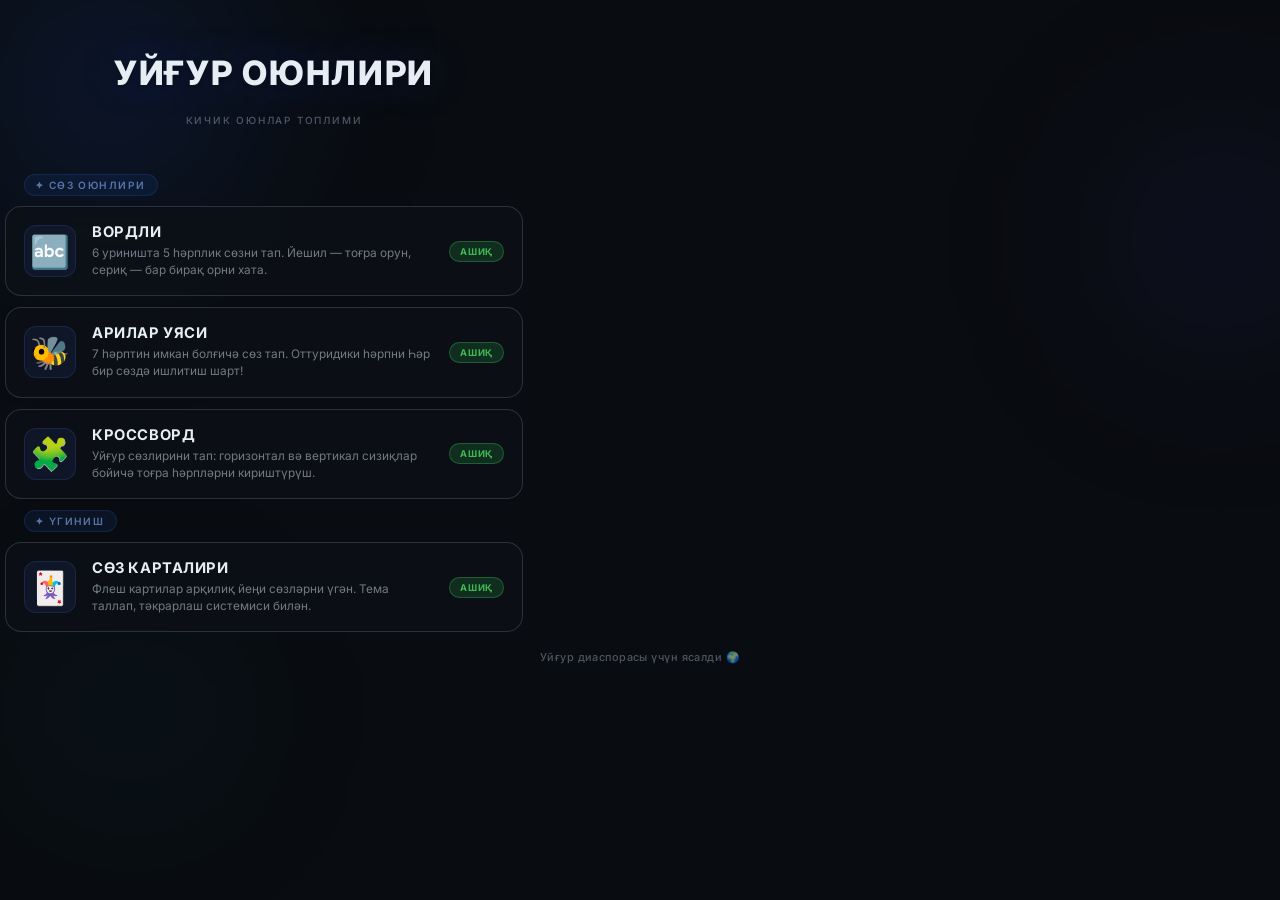
==== index.html @ 98b36a77 "Add files via upload" ====
<!DOCTYPE html>
<html lang="ug">
<head>
  <meta charset="UTF-8" />
  <meta name="viewport" content="width=device-width, initial-scale=1.0" />
  <title>Уйғур оюнлири</title>
  <link rel="stylesheet" href="shared/theme.css" />
  <!-- Inter: modern geometric sans-serif, full Cyrillic support -->
  <link rel="preconnect" href="https://fonts.googleapis.com" />
  <link rel="preconnect" href="https://fonts.gstatic.com" crossorigin />
  <link href="https://fonts.googleapis.com/css2?family=Inter:wght@400;500;600;700;800;900&display=swap" rel="stylesheet" />

  <style>
    /* ─── Base overrides ────────────────────────────────── */
    body {
      font-family: 'Inter', 'Segoe UI', sans-serif;
      background: #090c10;
    }

    /* ─── Ambient background orbs ───────────────────────── */
    .orb {
      position: fixed;
      border-radius: 50%;
      filter: blur(90px);
      pointer-events: none;
      z-index: 0;
      animation: orbDrift 20s ease-in-out infinite alternate;
    }
    .orb-blue {
      width: 420px; height: 420px;
      background: radial-gradient(circle, rgba(30,90,220,0.22) 0%, transparent 70%);
      top: -120px; left: -100px;
      animation-delay: 0s;
    }
    .orb-indigo {
      width: 320px; height: 320px;
      background: radial-gradient(circle, rgba(88,60,220,0.16) 0%, transparent 70%);
      top: 80px; right: -100px;
      animation-delay: -7s;
    }
    .orb-teal {
      width: 260px; height: 260px;
      background: radial-gradient(circle, rgba(20,160,200,0.12) 0%, transparent 70%);
      bottom: 60px; left: 0px;
      animation-delay: -14s;
    }
    @keyframes orbDrift {
      from { transform: translate(0, 0) scale(1); }
      to   { transform: translate(28px, 18px) scale(1.1); }
    }

    /* ─── Header ────────────────────────────────────────── */
    header {
      position: relative;
      z-index: 1;
      width: 100%;
      max-width: 500px;
      padding: 24px 16px 18px;
      text-align: center;
      border-bottom: none;
      background: transparent;
    }

    /* Main title */
    header h1 {
      font-family: 'Inter', 'Segoe UI', sans-serif;
      font-size: 2.1rem;
      font-weight: 800;
      letter-spacing: 0.05em;
      text-transform: uppercase;
      padding: 0 70px;
      line-height: 1.1;
      color: #e6edf3;
      text-shadow: 0 0 40px rgba(60,120,255,0.25), 0 2px 12px rgba(0,0,0,0.5);
    }

    header p.subtitle {
      font-family: 'Inter', sans-serif;
      font-size: 0.62rem;
      font-weight: 500;
      color: rgba(180,200,230,0.4);
      letter-spacing: 0.18em;
      text-transform: uppercase;
      margin-top: 5px;
    }

    /* ─── Main ──────────────────────────────────────────── */
    main {
      position: relative;
      z-index: 1;
      margin-top: auto;
      width: 100%;
      max-width: 480px;
      padding: 20px 16px env(safe-area-inset-bottom, 20px);
      display: flex;
      flex-direction: column;
      align-items: center;
      gap: 11px;
    }

    /* ─── Section label ─────────────────────────────────── */
    .section-label {
      align-self: flex-start;
      font-family: 'Inter', sans-serif;
      font-size: 0.63rem;
      font-weight: 600;
      letter-spacing: 0.14em;
      text-transform: uppercase;
      margin-bottom: -1px;
      padding: 4px 12px 4px 10px;
      border-radius: 20px;
      background: rgba(30,80,180,0.12);
      border: 1px solid rgba(60,120,255,0.15);
      color: rgba(140,180,255,0.6);
    }

    /* ─── Game card ─────────────────────────────────────── */
    .game-card {
      display: flex;
      align-items: center;
      gap: 16px;
      width: 100%;
      text-decoration: none;
      background: rgba(13,17,23,0.8);
      border: 1px solid rgba(48,54,61,0.9);
      border-radius: 16px;
      padding: 16px 18px;
      color: var(--text);
      backdrop-filter: blur(12px);
      -webkit-backdrop-filter: blur(12px);
      position: relative;
      overflow: hidden;

      /* stagger entrance */
      opacity: 0;
      transform: translateY(14px);
      animation: cardIn 0.4s ease forwards;
      transition: transform 0.22s ease, box-shadow 0.25s ease, border-color 0.2s ease, background 0.2s ease;
    }
    /* stagger delays — applied to all .game-card children of main */
    main > .game-card:nth-of-type(1)  { animation-delay: 0.08s; }
    main > .game-card:nth-of-type(2)  { animation-delay: 0.16s; }
    main > .game-card:nth-of-type(3)  { animation-delay: 0.24s; }
    main > .game-card:nth-of-type(4)  { animation-delay: 0.32s; }
    @keyframes cardIn {
      to { opacity: 1; transform: translateY(0); }
    }

    /* Shimmer sweep */
    .game-card::before {
      content: '';
      position: absolute;
      inset: 0;
      background: linear-gradient(120deg, transparent 25%, rgba(255,255,255,0.045) 50%, transparent 75%);
      transform: translateX(-110%);
      transition: transform 0.6s ease;
      pointer-events: none;
      border-radius: inherit;
    }
    .game-card:hover::before { transform: translateX(110%); }

    /* Left accent bar */
    .game-card::after {
      content: '';
      position: absolute;
      left: 0;
      top: 18%;
      bottom: 18%;
      width: 3px;
      border-radius: 0 3px 3px 0;
      background: var(--accent, #555);
      opacity: 0;
      transform: scaleY(0.5);
      transition: opacity 0.2s ease, transform 0.2s ease;
    }
    .game-card:hover::after {
      opacity: 1;
      transform: scaleY(1);
    }

    .game-card:hover {
      transform: translateY(-3px);
      background: rgba(22,27,34,0.92);
      border-color: rgba(70,100,160,0.5);
      box-shadow: 0 10px 36px var(--glow, rgba(30,60,120,0.18)),
                  0 1px 0 rgba(255,255,255,0.04) inset;
    }
    .game-card:active { transform: translateY(-1px); }

    /* Per-game palette */
    .card-wordle     { --accent: #4ade80; --glow: rgba(74,222,128,0.2); }
    .card-bee        { --accent: #fbbf24; --glow: rgba(251,191,36,0.2); }
    .card-flashcards { --accent: #a78bfa; --glow: rgba(167,139,250,0.2); }
    .card-crossword  { --accent: #60a5fa; --glow: rgba(96,165,250,0.2);  }

    /* ─── Icon box ──────────────────────────────────────── */
    .game-icon {
      font-size: 2rem;
      flex-shrink: 0;
      width: 50px;
      height: 50px;
      display: flex;
      align-items: center;
      justify-content: center;
      background: rgba(30,50,100,0.25);
      border-radius: 12px;
      border: 1px solid rgba(48,70,130,0.35);
      transition: transform 0.22s ease;
    }
    .game-card:hover .game-icon {
      transform: scale(1.1) rotate(-4deg);
    }

    .game-info { flex: 1; min-width: 0; }

    .game-title {
      font-family: 'Inter', sans-serif;
      font-size: 0.92rem;
      font-weight: 700;
      letter-spacing: 0.04em;
      color: #e6edf3;
    }

    .game-desc {
      font-size: 0.74rem;
      color: rgba(125,133,144,0.9);
      margin-top: 4px;
      line-height: 1.45;
      font-weight: 400;
    }

    /* ─── Badge ─────────────────────────────────────────── */
    .badge {
      font-family: 'Inter', sans-serif;
      font-size: 0.58rem;
      font-weight: 700;
      letter-spacing: 0.08em;
      padding: 4px 10px;
      border-radius: 20px;
      flex-shrink: 0;
      text-transform: uppercase;
    }
    .badge-live {
      background: rgba(30,120,60,0.3);
      color: #3fb950;
      border: 1px solid rgba(63,185,80,0.35);
      animation: badgePulse 2.8s ease-in-out infinite;
    }
    @keyframes badgePulse {
      0%, 100% { box-shadow: 0 0 6px rgba(63,185,80,0.2); }
      50%       { box-shadow: 0 0 12px rgba(63,185,80,0.4); }
    }
    .badge-soon {
      background: rgba(255,255,255,0.04);
      color: rgba(125,133,144,0.7);
      border: 1px solid rgba(48,54,61,0.8);
    }

    /* ─── Footer ────────────────────────────────────────── */
    footer {
      position: relative;
      z-index: 1;
      padding: 18px 16px 22px;
      font-family: 'Inter', sans-serif;
      font-size: 0.68rem;
      font-weight: 500;
      letter-spacing: 0.04em;
      text-align: center;
      color: rgba(125,133,144,0.6);
    }

    /* ─── Responsive ────────────────────────────────────── */
    @media (max-height: 680px) {
      header h1 { font-size: 1.55rem; }
      main { padding-top: 16px; gap: 9px; }
      .game-icon { width: 44px; height: 44px; font-size: 1.7rem; }
    }
  </style>
</head>
<body>

<!-- Ambient glow orbs -->
<div class="orb orb-blue"   aria-hidden="true"></div>
<div class="orb orb-indigo" aria-hidden="true"></div>
<div class="orb orb-teal"   aria-hidden="true"></div>

<header>
  <h1>УЙҒУР ОЮНЛИРИ</h1>
  <p class="subtitle">КИЧИК ОЮНЛАР ТОПЛИМИ</p>
</header>

<main>

  <span class="section-label">✦ Сөз оюнлири</span>

  <a href="wordle-uyghur.html" class="game-card card-wordle">
    <div class="game-icon">🔤</div>
    <div class="game-info">
      <div class="game-title">ВОРДЛИ</div>
      <div class="game-desc">6 уриништа 5 һәрплик сөзни тап. Йешил — тоғра орун, сериқ — бар бирақ орни хата.</div>
    </div>
    <span class="badge badge-live">АШИҚ</span>
  </a>

  <a href="spelling-bee.html" class="game-card card-bee">
    <div class="game-icon">🐝</div>
    <div class="game-info">
      <div class="game-title">АРИЛАР УЯСИ</div>
      <div class="game-desc">7 һәрптин имкан болғичә сөз тап. Оттуридики һәрпни Һәр бир сөздә ишлитиш шарт!</div>
    </div>
    <span class="badge badge-live">АШИҚ</span>
  </a>

  <a href="crossword-uyghur.html" class="game-card card-crossword">
    <div class="game-icon">🧩</div>
    <div class="game-info">
      <div class="game-title">КРОССВОРД</div>
      <div class="game-desc">Уйғур сөзлирини тап: горизонтал вә вертикал сизиқлар бойичә тоғра һәрпләрни кириштүрүш.</div>
    </div>
    <span class="badge badge-live">АШИҚ</span>
  </a>

  <span class="section-label">✦ Үгиниш</span>

  <a href="flashcards-uyghur.html" class="game-card card-flashcards">
    <div class="game-icon">🃏</div>
    <div class="game-info">
      <div class="game-title">СӨЗ КАРТАЛИРИ</div>
      <div class="game-desc">Флеш картилар арқилиқ йеңи сөзләрни үгән. Тема таллап, тәкрарлаш системиси билән.</div>
    </div>
    <span class="badge badge-live">АШИҚ</span>
  </a>

</main>

<footer>Уйғур диаспорасы үчүн ясалди 🌍</footer>

</body>
</html>
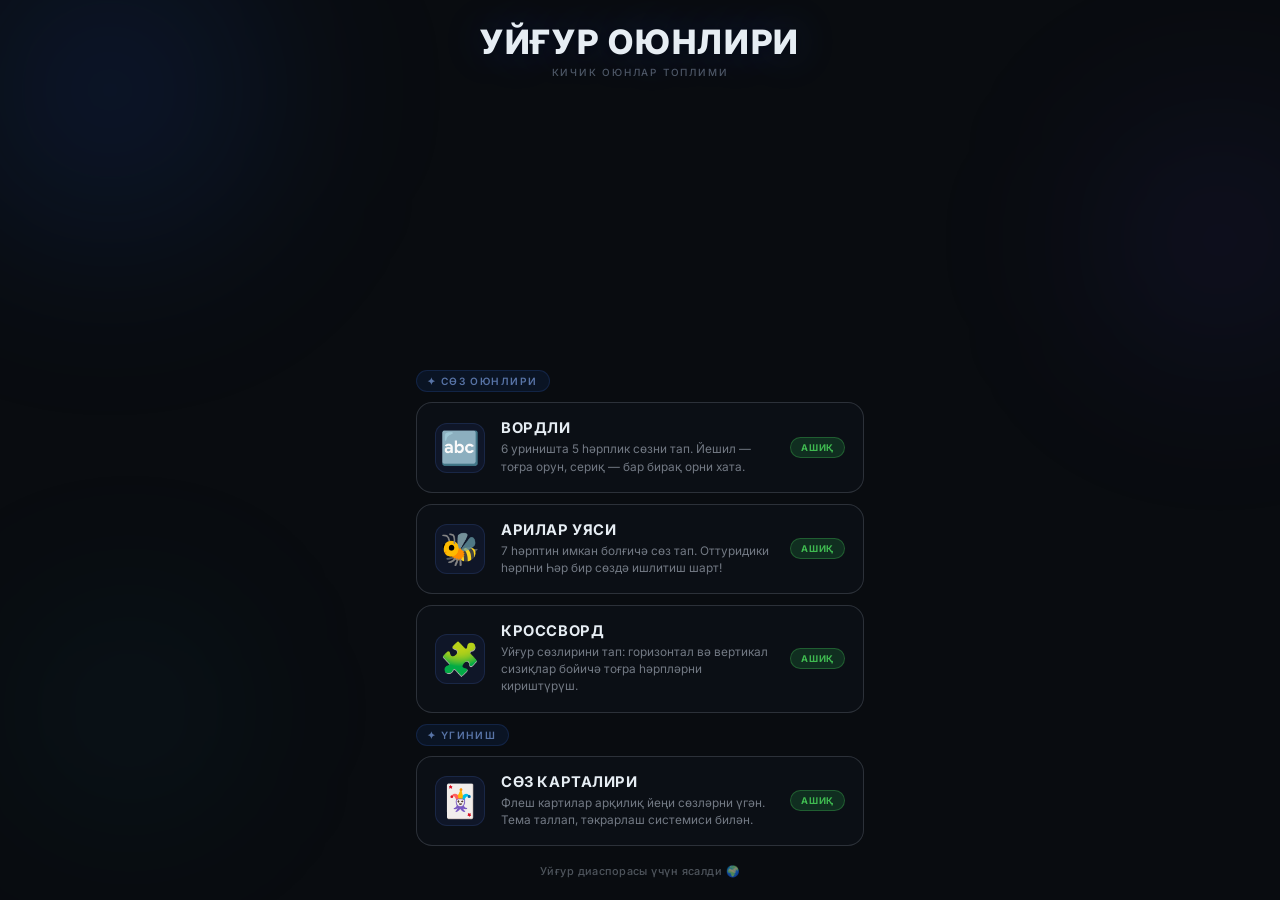
==== commit dfd9769e: "Add files via upload" ====
--- a/index.html
+++ b/index.html
@@ -2,7 +2,7 @@
 <html lang="ug">
 <head>
   <meta charset="UTF-8" />
-  <meta name="viewport" content="width=device-width, initial-scale=1.0" />
+  <meta name="viewport" content="width=device-width, initial-scale=1.0, viewport-fit=cover" />
   <title>Уйғур оюнлири</title>
   <link rel="stylesheet" href="shared/theme.css" />
   <!-- Inter: modern geometric sans-serif, full Cyrillic support -->
@@ -52,13 +52,16 @@
     /* ─── Header ────────────────────────────────────────── */
     header {
       position: relative;
-      z-index: 1;
+      z-index: 10;
       width: 100%;
       max-width: 500px;
-      padding: 24px 16px 18px;
+      /* Push content below the device status bar */
+      padding: calc(env(safe-area-inset-top, 0px) + 24px) 16px 18px;
       text-align: center;
       border-bottom: none;
+      /* Transparent so the ambient orbs show through */
       background: transparent;
+      margin-top: calc(-1 * env(safe-area-inset-top, 0px));
     }
 
     /* Main title */
@@ -275,6 +278,28 @@
       main { padding-top: 16px; gap: 9px; }
       .game-icon { width: 44px; height: 44px; font-size: 1.7rem; }
     }
+
+    /* ─── Page transitions ──────────────────────────────── */
+    @keyframes pageFadeIn {
+      from { opacity: 0; transform: translateY(6px); }
+      to   { opacity: 1; transform: translateY(0); }
+    }
+    body {
+      animation: pageFadeIn 0.25s ease forwards;
+    }
+
+    /* Tapped state for mobile tap feedback */
+    .game-card.tapped {
+      transform: translateY(-3px) !important;
+      background: rgba(22,27,34,0.92) !important;
+    }
+    .game-card.tapped::after {
+      opacity: 1 !important;
+      transform: scaleY(1) !important;
+    }
+    .game-card.tapped .game-icon {
+      transform: scale(1.1) rotate(-4deg) !important;
+    }
   </style>
 </head>
 <body>
@@ -335,5 +360,25 @@
 
 <footer>Уйғур диаспорасы үчүн ясалди 🌍</footer>
 
+<script>
+  // ── Tap animation delay for game cards ──────────────────
+  // On mobile, give the hover/press animation ~200ms to show
+  // before the browser navigates away.
+  document.querySelectorAll('.game-card').forEach(card => {
+    card.addEventListener('click', function (e) {
+      e.preventDefault();
+      const href = this.getAttribute('href');
+      this.classList.add('tapped');
+
+      // Fade page out, then navigate
+      setTimeout(() => {
+        document.body.style.transition = 'opacity 0.15s ease';
+        document.body.style.opacity = '0';
+        setTimeout(() => { window.location.href = href; }, 150);
+      }, 180);
+    });
+  });
+</script>
+
 </body>
 </html>
--- a/shared/theme.css
+++ b/shared/theme.css
@@ -0,0 +1,201 @@
+/* ═══════════════════════════════════════════════════════
+   Уйғур SuperApp — Shared Dark Theme
+   Import in every game: <link rel="stylesheet" href="../shared/theme.css">
+   (or "shared/theme.css" if the game is in the root)
+   ═══════════════════════════════════════════════════════ */
+
+/* ── Fonts (Inter — modern geometric, full Cyrillic support) ─ */
+@import url('https://fonts.googleapis.com/css2?family=Inter:wght@400;500;600;700;800;900&display=swap');
+
+/* ── Variables ──────────────────────────────────────── */
+:root {
+  --green:    #3fb950;
+  --yellow:   #d29922;
+  --gray:     #21262d;
+  --key-bg:   #30363d;
+  --bg:       #090c10;
+  --surface:  #0d1117;
+  --border:   #21262d;
+  --text:     #e6edf3;
+  --subtext:  #7d8590;
+  --radius:   6px;
+}
+
+/* ── Reset ──────────────────────────────────────────── */
+*, *::before, *::after { box-sizing: border-box; margin: 0; padding: 0; }
+
+body {
+  background: var(--bg);
+  color: var(--text);
+  font-family: 'Inter', 'Segoe UI', 'Helvetica Neue', Arial, sans-serif;
+  display: flex;
+  flex-direction: column;
+  align-items: center;
+  min-height: 100dvh;
+  overflow-x: hidden;
+}
+
+/* ── Header ─────────────────────────────────────────── */
+header {
+  width: 100%;
+  max-width: 500px;
+  border-bottom: 1px solid var(--border);
+  padding: 14px 16px 10px;
+  text-align: center;
+}
+header h1 {
+  font-family: 'Inter', 'Segoe UI', sans-serif;
+  font-size: 1.75rem;
+  font-weight: 800;
+  letter-spacing: 0.08em;
+  text-transform: uppercase;
+  padding: 0 80px;
+}
+header p.subtitle {
+  font-size: 0.68rem;
+  color: var(--subtext);
+  letter-spacing: 0.08em;
+  margin-top: 2px;
+  font-weight: 500;
+}
+
+/* ── Toasts ─────────────────────────────────────────── */
+#toasts {
+  position: fixed;
+  top: 72px;
+  left: 50%;
+  transform: translateX(-50%);
+  z-index: 999;
+  display: flex;
+  flex-direction: column;
+  align-items: center;
+  gap: 8px;
+  pointer-events: none;
+}
+.toast {
+  background: var(--text);
+  color: var(--bg);
+  padding: 10px 18px;
+  border-radius: var(--radius);
+  font-weight: 600;
+  font-size: 0.88rem;
+  letter-spacing: 0.02em;
+  animation: toastAnim 2.2s ease forwards;
+  white-space: nowrap;
+}
+@keyframes toastAnim {
+  0%   { opacity: 0; transform: translateY(-6px); }
+  12%  { opacity: 1; transform: translateY(0); }
+  78%  { opacity: 1; }
+  100% { opacity: 0; }
+}
+
+/* ── Modal overlay ──────────────────────────────────── */
+#overlay {
+  display: none;
+  position: fixed;
+  inset: 0;
+  background: rgba(0,0,0,0.72);
+  z-index: 900;
+  align-items: center;
+  justify-content: center;
+}
+#overlay.open { display: flex; }
+
+.modal {
+  background: var(--surface);
+  border: 1px solid var(--border);
+  border-radius: 12px;
+  padding: 28px 24px 24px;
+  max-width: 340px;
+  width: 90%;
+  text-align: center;
+}
+.modal-title {
+  font-size: 1.15rem;
+  font-weight: 700;
+  letter-spacing: 0.04em;
+  text-transform: uppercase;
+  margin-bottom: 6px;
+}
+.modal-word {
+  font-size: 2rem;
+  font-weight: 800;
+  color: var(--green);
+  letter-spacing: 0.12em;
+  margin: 10px 0 4px;
+}
+.modal-meaning {
+  font-size: 0.82rem;
+  color: var(--subtext);
+  font-style: italic;
+  margin-bottom: 16px;
+}
+
+/* ── Stats row (used in modal) ──────────────────────── */
+.modal-stats {
+  display: flex;
+  justify-content: space-evenly;
+  margin: 14px 0 20px;
+  border-top: 1px solid var(--border);
+  border-bottom: 1px solid var(--border);
+  padding: 12px 0;
+}
+.stat { display: flex; flex-direction: column; align-items: center; }
+.stat-n { font-size: 1.8rem; font-weight: 800; }
+.stat-l {
+  font-size: 0.65rem;
+  color: var(--subtext);
+  text-align: center;
+  max-width: 52px;
+  line-height: 1.3;
+}
+
+/* ── Buttons ─────────────────────────────────────────── */
+.btn-primary {
+  background: var(--green);
+  color: #fff;
+  border: none;
+  border-radius: var(--radius);
+  padding: 13px 28px;
+  font-size: 0.95rem;
+  font-weight: 700;
+  letter-spacing: 0.04em;
+  text-transform: uppercase;
+  cursor: pointer;
+  width: 100%;
+  transition: filter 0.15s;
+}
+.btn-primary:hover { filter: brightness(1.1); }
+.btn-primary:active { filter: brightness(0.9); }
+
+/* ── Back-to-menu button (used in game headers) ─────── */
+header { position: relative; }
+.btn-back {
+  position: absolute;
+  left: 12px;
+  top: 50%;
+  transform: translateY(-50%);
+  background: none;
+  border: 1px solid var(--border);
+  border-radius: var(--radius);
+  color: var(--subtext);
+  font-size: 0.72rem;
+  font-weight: 700;
+  padding: 5px 10px;
+  cursor: pointer;
+  letter-spacing: 0.04em;
+  text-decoration: none;
+  display: inline-flex;
+  align-items: center;
+  gap: 4px;
+  transition: color 0.15s, border-color 0.15s;
+  white-space: nowrap;
+}
+.btn-back:hover { color: var(--text); border-color: #666; }
+
+/* ── Responsive ──────────────────────────────────────── */
+@media (max-height: 680px) {
+  header { padding: 10px 16px 8px; }
+  header h1 { font-size: 1.4rem; }
+}
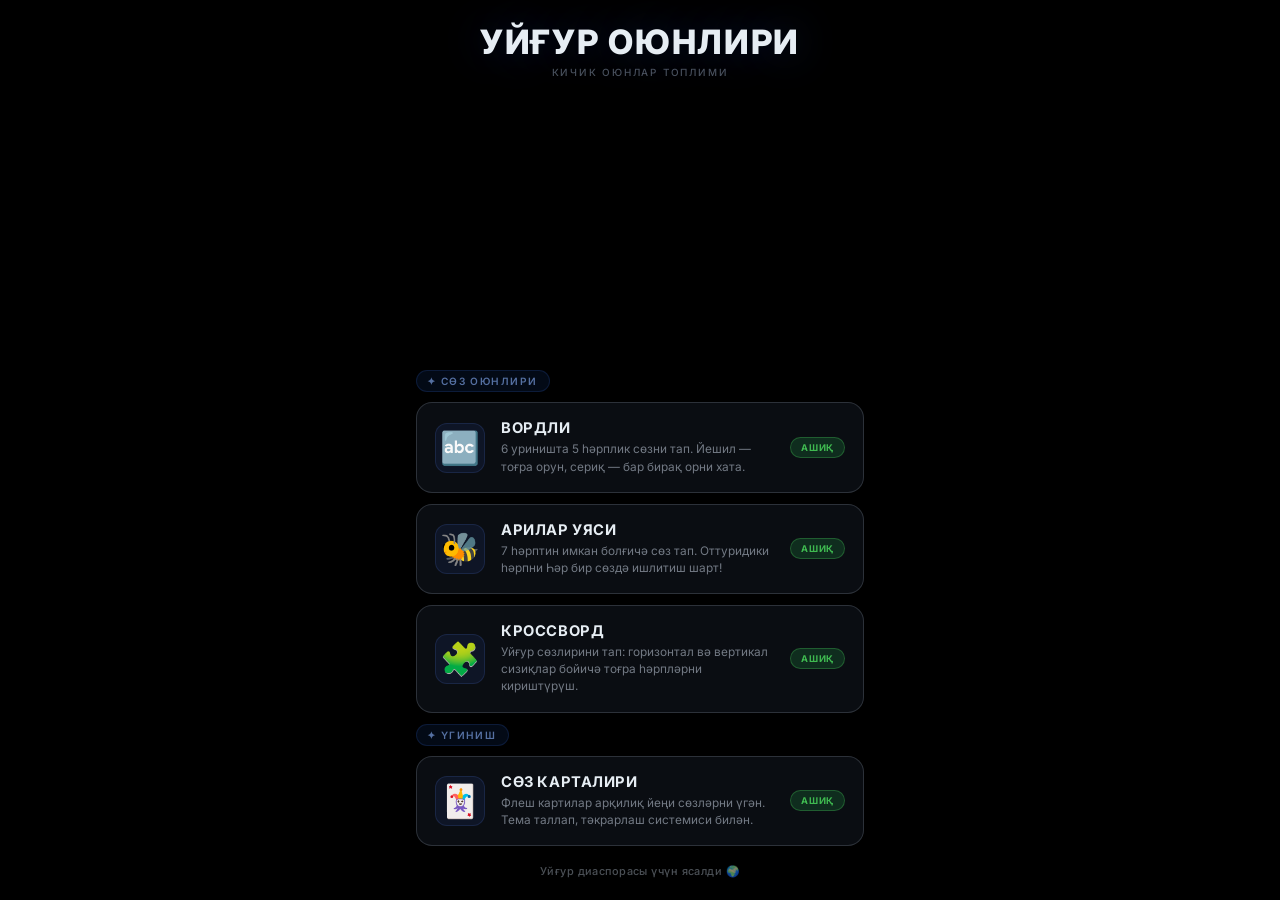
==== commit 68a0715b: "Add files via upload" ====
--- a/index.html
+++ b/index.html
@@ -14,54 +14,20 @@
     /* ─── Base overrides ────────────────────────────────── */
     body {
       font-family: 'Inter', 'Segoe UI', sans-serif;
-      background: #090c10;
-    }
-
-    /* ─── Ambient background orbs ───────────────────────── */
-    .orb {
-      position: fixed;
-      border-radius: 50%;
-      filter: blur(90px);
-      pointer-events: none;
-      z-index: 0;
-      animation: orbDrift 20s ease-in-out infinite alternate;
-    }
-    .orb-blue {
-      width: 420px; height: 420px;
-      background: radial-gradient(circle, rgba(30,90,220,0.22) 0%, transparent 70%);
-      top: -120px; left: -100px;
-      animation-delay: 0s;
-    }
-    .orb-indigo {
-      width: 320px; height: 320px;
-      background: radial-gradient(circle, rgba(88,60,220,0.16) 0%, transparent 70%);
-      top: 80px; right: -100px;
-      animation-delay: -7s;
-    }
-    .orb-teal {
-      width: 260px; height: 260px;
-      background: radial-gradient(circle, rgba(20,160,200,0.12) 0%, transparent 70%);
-      bottom: 60px; left: 0px;
-      animation-delay: -14s;
-    }
-    @keyframes orbDrift {
-      from { transform: translate(0, 0) scale(1); }
-      to   { transform: translate(28px, 18px) scale(1.1); }
+      background: #000;
+      padding-top: env(safe-area-inset-top, 0px);
     }
 
     /* ─── Header ────────────────────────────────────────── */
     header {
       position: relative;
-      z-index: 10;
+      z-index: 1;
       width: 100%;
       max-width: 500px;
-      /* Push content below the device status bar */
-      padding: calc(env(safe-area-inset-top, 0px) + 24px) 16px 18px;
+      padding: 24px 16px 18px;
       text-align: center;
       border-bottom: none;
-      /* Transparent so the ambient orbs show through */
       background: transparent;
-      margin-top: calc(-1 * env(safe-area-inset-top, 0px));
     }
 
     /* Main title */
@@ -134,19 +100,7 @@
       position: relative;
       overflow: hidden;
 
-      /* stagger entrance */
-      opacity: 0;
-      transform: translateY(14px);
-      animation: cardIn 0.4s ease forwards;
-      transition: transform 0.22s ease, box-shadow 0.25s ease, border-color 0.2s ease, background 0.2s ease;
-    }
-    /* stagger delays — applied to all .game-card children of main */
-    main > .game-card:nth-of-type(1)  { animation-delay: 0.08s; }
-    main > .game-card:nth-of-type(2)  { animation-delay: 0.16s; }
-    main > .game-card:nth-of-type(3)  { animation-delay: 0.24s; }
-    main > .game-card:nth-of-type(4)  { animation-delay: 0.32s; }
-    @keyframes cardIn {
-      to { opacity: 1; transform: translateY(0); }
+      transition: transform 0.18s ease, box-shadow 0.18s ease, border-color 0.18s ease, background 0.18s ease;
     }
 
     /* Shimmer sweep */
@@ -279,15 +233,6 @@
       .game-icon { width: 44px; height: 44px; font-size: 1.7rem; }
     }
 
-    /* ─── Page transitions ──────────────────────────────── */
-    @keyframes pageFadeIn {
-      from { opacity: 0; transform: translateY(6px); }
-      to   { opacity: 1; transform: translateY(0); }
-    }
-    body {
-      animation: pageFadeIn 0.25s ease forwards;
-    }
-
     /* Tapped state for mobile tap feedback */
     .game-card.tapped {
       transform: translateY(-3px) !important;
@@ -303,11 +248,6 @@
   </style>
 </head>
 <body>
-
-<!-- Ambient glow orbs -->
-<div class="orb orb-blue"   aria-hidden="true"></div>
-<div class="orb orb-indigo" aria-hidden="true"></div>
-<div class="orb orb-teal"   aria-hidden="true"></div>
 
 <header>
   <h1>УЙҒУР ОЮНЛИРИ</h1>
@@ -361,16 +301,18 @@
 <footer>Уйғур диаспорасы үчүн ясалди 🌍</footer>
 
 <script>
-  // ── Tap animation delay for game cards ──────────────────
-  // On mobile, give the hover/press animation ~200ms to show
-  // before the browser navigates away.
+  // Reset opacity instantly when returning via back button (bfcache restore)
+  window.addEventListener('pageshow', () => {
+    document.body.style.transition = '';
+    document.body.style.opacity = '1';
+  });
+
+  // Tap feedback + navigate
   document.querySelectorAll('.game-card').forEach(card => {
     card.addEventListener('click', function (e) {
       e.preventDefault();
       const href = this.getAttribute('href');
       this.classList.add('tapped');
-
-      // Fade page out, then navigate
       setTimeout(() => {
         document.body.style.transition = 'opacity 0.15s ease';
         document.body.style.opacity = '0';
--- a/shared/theme.css
+++ b/shared/theme.css
@@ -192,10 +192,94 @@
   transition: color 0.15s, border-color 0.15s;
   white-space: nowrap;
 }
-.btn-back:hover { color: var(--text); border-color: #666; }
+.btn-back:hover  { color: var(--text); border-color: #666; }
+.btn-back:active { color: var(--text); border-color: #888; background: rgba(255,255,255,0.06); }
 
 /* ── Responsive ──────────────────────────────────────── */
 @media (max-height: 680px) {
   header { padding: 10px 16px 8px; }
   header h1 { font-size: 1.4rem; }
 }
+
+/* ═══════════════════════════════════════════════════════
+   Uyghur Supplemental Keyboard  (.ug-* prefix)
+   Used by any game that needs Uyghur text input.
+   Shows the 8 Uyghur-exclusive letters absent from a
+   standard Russian/Cyrillic physical keyboard, plus ⌫
+   and (optionally) КИРИШ.
+   Managed by UyghurKeyboard in shared/utils.js.
+════════════════════════════════════════════════════════ */
+#keyboard {
+  width: 100%;
+  max-width: 480px;
+  padding: 6px 12px 20px;
+  display: flex;
+  flex-direction: column;
+  align-items: center;
+  gap: 10px;
+}
+.ug-kb-hint {
+  font-size: 0.72rem;
+  color: var(--subtext);
+  margin: 0;
+  text-align: center;
+  letter-spacing: 0.04em;
+}
+.ug-kb-row {
+  display: flex;
+  justify-content: center;
+  gap: 7px;
+  flex-wrap: wrap;
+}
+.ug-key {
+  height: 52px;
+  min-width: 44px;
+  padding: 0 6px;
+  border-radius: 6px;
+  border: none;
+  background: var(--key-bg);
+  color: var(--text);
+  font-size: 1.15rem;
+  font-weight: 700;
+  cursor: pointer;
+  display: flex;
+  align-items: center;
+  justify-content: center;
+  user-select: none;
+  -webkit-tap-highlight-color: transparent;
+  transition: background 0.2s, color 0.2s;
+  touch-action: manipulation;
+}
+.ug-key.wide {
+  min-width: 64px;
+  font-size: 0.78rem;
+  letter-spacing: 0.03em;
+}
+.ug-key:active { filter: brightness(0.82); }
+.ug-key[data-state="correct"] { background: var(--green);  color: #fff; }
+.ug-key[data-state="present"] { background: var(--yellow); color: #fff; }
+.ug-key[data-state="absent"]  { background: #3a3a3c;       color: #888; }
+
+/* Tap-to-type — touch devices only */
+.ug-btn-tap-type {
+  display: none;
+  align-items: center;
+  gap: 6px;
+  padding: 10px 20px;
+  border-radius: 8px;
+  border: 1.5px solid var(--border);
+  background: transparent;
+  color: var(--subtext);
+  font-size: 0.82rem;
+  cursor: pointer;
+  touch-action: manipulation;
+  -webkit-tap-highlight-color: transparent;
+}
+.ug-btn-tap-type:active { border-color: #ccc; color: #ccc; }
+
+@media (hover: none) {
+  .ug-btn-tap-type { display: flex; }
+  .ug-kb-hint      { display: none; }
+}
+@media (max-height: 680px) { .ug-key { height: 44px; } }
+@media (max-width: 380px)  { .ug-key { height: 48px; min-width: 40px; } }
